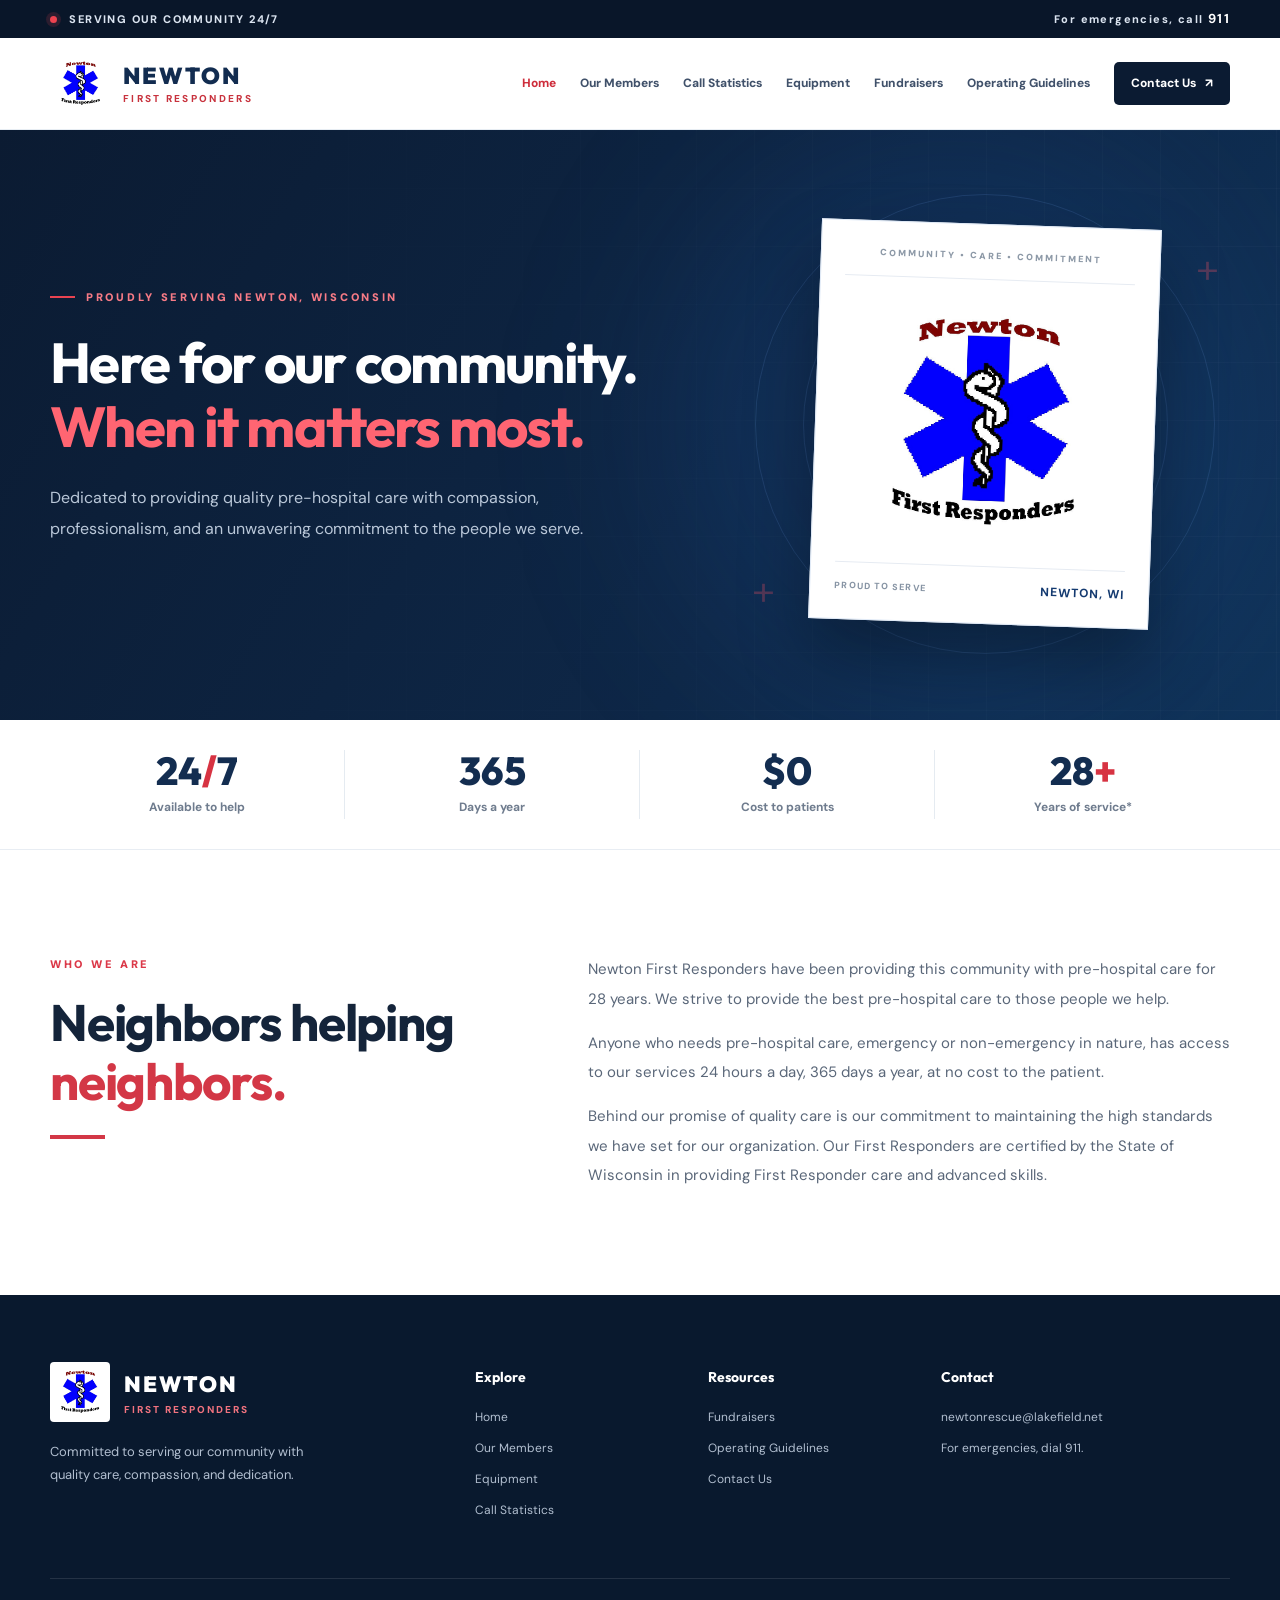
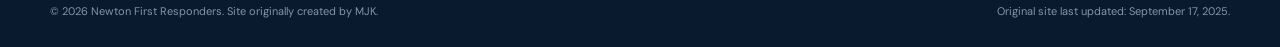
==== index.html @ c243fa12 "Add files via upload" ====
<!doctype html>
<html lang="en">
    <head>
        <meta charset="UTF-8" />
        <meta name="viewport" content="width=device-width, initial-scale=1" />
        <meta name="description" content="Newton First Responders provide free emergency and non-emergency pre-hospital care to the Newton community, 24 hours a day."/>
        <title>Newton First Responders | Serving Our Community</title>
        <link rel="stylesheet" href="style.css" />
    </head>
    <body>
        <div class="top-strip">
            <div class="container top-inner">
                <span><span class="live-dot"></span> SERVING OUR COMMUNITY 24/7</span
                ><span>For emergencies, call <strong>911</strong></span>
            </div>
        </div>
        <header class="site-header">
            <div class="container header-inner">
                <a href="index.html" class="brand" aria-label="Newton First Responders home">
                    <img src="newton-logo.png" alt="Newton First Responders emblem" /><span class="brand-copy">
                        <strong>NEWTON</strong><small>FIRST RESPONDERS</small></span>
                </a>
                <nav class="site-nav" aria-label="Main navigation">
                    <a class="active" aria-current="page" href="index.html">Home</a>
                    <a href="members.html">Our Members</a>
                    <a href="statistics.html">Call Statistics</a>
                    <a href="equipment.html">Equipment</a>
                    <a href="fundraisers.html">Fundraisers</a>
                    <a href="guidelines.html">Operating Guidelines</a>
                    <a class="nav-contact" href="contact.html">Contact Us <span aria-hidden="true">↗</span></a>
                </nav>
            </div>
        </header>
        <main>
            <section class="hero" aria-labelledby="hero-heading">
                <div class="hero-glow"></div>
                <div class="container hero-grid">
                    <div class="hero-copy">
                        <div class="eyebrow"><span class="eyebrow-line"></span> PROUDLY SERVING NEWTON, WISCONSIN</div>
                        <h1 id="hero-heading">Here for our community.<br /><em>When it matters most.</em></h1>
                        <p>
                            Dedicated to providing quality pre-hospital care with compassion, professionalism, and an
                            unwavering commitment to the people we serve.
                        </p>
                    </div>
                    <div class="hero-visual">
                        <div class="visual-ring ring-one"></div>
                        <div class="visual-ring ring-two"></div>
                        <div class="logo-panel">
                            <div class="logo-panel-top">COMMUNITY • CARE • COMMITMENT</div>
                            <img src="newton-logo.png" alt="Newton First Responders star of life logo" />
                            <div class="logo-panel-bottom"><span>PROUD TO SERVE</span><strong>NEWTON, WI</strong></div>
                        </div>
                        <div class="floating-plus plus-one">+</div>
                        <div class="floating-plus plus-two">+</div>
                    </div>
                </div>
            </section>
            <section class="stats-band" aria-label="Our commitment">
                <div class="container stats-grid">
                    <div class="stat"><strong>24<span>/</span>7</strong><span>Available to help</span></div>
                    <div class="stat"><strong>365</strong><span>Days a year</span></div>
                    <div class="stat"><strong>$0</strong><span>Cost to patients</span></div>
                    <div class="stat">
                        <strong>28<span>+</span></strong
                        ><span>Years of service*</span>
                    </div>
                </div>
            </section>
            <section class="intro section-pad">
                <div class="container intro-grid">
                    <div class="section-lead">
                        <div class="section-kicker">WHO WE ARE</div>
                        <h2>Neighbors helping <span>neighbors.</span></h2>
                        <div class="red-rule"></div>
                    </div>
                    <div class="intro-text">
                        <p>
                            Newton First Responders have been providing this community with pre-hospital care for 28
                            years. We strive to provide the best pre-hospital care to those people we help.
                        </p>
                        <p>
                            Anyone who needs pre-hospital care, emergency or non-emergency in nature, has access to our
                            services 24 hours a day, 365 days a year, at no cost to the patient.
                        </p>
                        <p>
                            Behind our promise of quality care is our commitment to maintaining the high standards we
                            have set for our organization. Our First Responders are certified by the State of Wisconsin
                            in providing First Responder care and advanced skills.
                        </p>
                    </div>
                </div>
            </section>
        </main>
        <footer class="site-footer">
            <div class="container footer-top">
                <div class="footer-brand">
                    <img src="newton-logo.png" alt="Newton First Responders logo" />
                    <div><strong>NEWTON</strong><span>FIRST RESPONDERS</span></div>
                    <p>Committed to serving our community with quality care, compassion, and dedication.</p>
                </div>
                <div class="footer-links">
                    <h3>Explore</h3>
                    <a href="index.html">Home</a><a href="members.html">Our Members</a
                    ><a href="equipment.html">Equipment</a><a href="statistics.html">Call Statistics</a>
                </div>
                <div class="footer-links">
                    <h3>Resources</h3>
                    <a href="fundraisers.html">Fundraisers</a
                    ><a href="guidelines.html">Operating Guidelines</a><a href="Contact.html">Contact Us</a>
                </div>
                <div class="footer-links">
                    <h3>Contact</h3>
                    <a href="mailto:newtonrescue@lakefield.net">newtonrescue@lakefield.net</a>
                    <p>For emergencies, dial 911.</p>
                </div>
            </div>
            <div class="container footer-bottom">
                <span>© 2026 Newton First Responders. Site originally created by MJK.</span
                ><span>Original site last updated: September 17, 2025.</span>
            </div>
        </footer>
    </body>
</html>
---- style.css ----
/* =========================================
   START OF INDEX 
========================================= */
@import url("https://fonts.googleapis.com/css2?family=DM+Sans:wght@400;500;600;700;800&family=Outfit:wght@400;500;600;700;800;900&display=swap");
:root {
    --navy: #0b1b32;
    --navy2: #102844;
    --red: #d93240;
    --blue: #1953a4;
    --ink: #14243a;
    --muted: #657184;
    --pale: #f4f7fa;
    --white: #fff;
}

* {
    box-sizing: border-box;
}

html {
    scroll-behavior: smooth;
}

body {
    margin: 0;
    color: var(--ink);
    font-family: "DM Sans",Arial,sans-serif;
    line-height: 1.65;
    background: #fff;
}

a {
    text-decoration: none;
    color: inherit;
}

a:focus-visible {
    outline: 3px solid #eaa21c;
    outline-offset: 4px;
}

img {
    max-width: 100%;
    display: block;
}

.container {
    width: min(1180px,calc(100% - 48px));
    margin: auto;
}

.top-strip {
    background: #091629;
    color: #dbe4f0;
    font-size: 11px;
    font-weight: 800;
    letter-spacing: 1.4px;
}

.top-inner {
    min-height: 38px;
    display: flex;
    justify-content: space-between;
    align-items: center;
    gap: 12px;
}

.top-inner strong {
    color: #fff;
    font-size: 13px;
}

.live-dot {
    display: inline-block;
    width: 7px;
    height: 7px;
    border-radius: 50%;
    background: #ed4350;
    margin-right: 8px;
    box-shadow: 0 0 0 4px #ed435026;
}

.site-header {
    background: #fff;
    border-bottom: 1px solid #e7edf3;
}

.header-inner {
    display: flex;
    justify-content: space-between;
    align-items: center;
    gap: 24px;
    min-height: 91px;
}

.brand {
    display: flex;
    align-items: center;
    gap: 12px;
    flex-shrink: 0;
}

.brand img {
    width: 61px;
    height: 61px;
    object-fit: contain;
}

.brand-copy {
    display: flex;
    flex-direction: column;
    line-height: 1.1;
}

.brand-copy strong,.footer-brand strong {
    font-family: Outfit,sans-serif;
    font-weight: 900;
    letter-spacing: 2px;
    font-size: 23px;
    color: #122c50;
}

.brand-copy small {
    font-weight: 800;
    font-size: 10px;
    letter-spacing: 2.3px;
    color: #c8323d;
    margin-top: 5px;
}

.site-nav {
    display: flex;
    align-items: center;
    gap: 24px;
}

.site-nav a {
    font-size: 12px;
    font-weight: 800;
    color: #40516a;
    white-space: nowrap;
    transition: color .2s;
}

.site-nav a:hover,.site-nav a.active {
    color: #ce2d3b;
}

.site-nav .nav-contact {
    padding: 12px 17px;
    background: var(--navy);
    border-radius: 5px;
    color: #fff;
}

.site-nav .nav-contact:hover {
    color: #fff;
    background: #203f67;
}

.nav-contact span {
    margin-left: 6px;
}

.hero {
    position: relative;
    overflow: hidden;
    background: linear-gradient(122deg,#0b1b32 0%,#0e2747 62%,#10335a 100%);
    color: white;
}

.hero:before {
    content: "";
    position: absolute;
    inset: 0;
    background-image: linear-gradient(#ffffff06 1px,transparent 1px),linear-gradient(90deg,#ffffff06 1px,transparent 1px);
    background-size: 58px 58px;
    mask-image: linear-gradient(to right,transparent,#000);
}

.hero-glow {
    position: absolute;
    width: 580px;
    height: 580px;
    background: #286bbf25;
    filter: blur(85px);
    right: 3%;
    top: 0;
    border-radius: 50%;
}

.hero-grid {
    position: relative;
    display: grid;
    grid-template-columns: 1.13fr .87fr;
    align-items: center;
    min-height: 590px;
    gap: 55px;
    padding-top: 66px;
    padding-bottom: 68px;
}

.eyebrow,.section-kicker {
    font-size: 11px;
    letter-spacing: 2.7px;
    font-weight: 900;
    color: #db3848;
}

.eyebrow {
    color: #f77b86;
    display: flex;
    align-items: center;
    gap: 11px;
}

.eyebrow-line {
    height: 2px;
    width: 25px;
    background: #e94351;
}

.hero h1,h2,h3 {
    font-family: Outfit,Arial,sans-serif;
}

.hero h1 {
    font-size: clamp(40px,4.4vw,65px);
    line-height: 1.13;
    letter-spacing: -1.7px;
    margin: 25px 0;
}

.hero h1 em {
    font-style: normal;
    color: #ff6572;
}

.hero-copy>p {
    color: #bac8d9;
    max-width: 540px;
    font-size: 16px;
    line-height: 1.9;
}

.hero-actions {
    display: flex;
    gap: 12px;
    flex-wrap: wrap;
    margin-top: 32px;
}

.btn {
    display: inline-flex;
    align-items: center;
    justify-content: center;
    gap: 18px;
    padding: 14px 21px;
    font-size: 13px;
    font-weight: 800;
    border-radius: 5px;
    transition: transform .2s,background .2s;
}

.btn:hover {
    transform: translateY(-2px);
}

.btn-primary {
    background: #db3545;
    color: white;
}

.btn-primary:hover {
    background: #b82635;
}

.btn-outline {
    border: 1px solid #6d829e;
    color: #fff;
}

.btn-outline:hover {
    background: #ffffff12;
}

.hero-note {
    display: flex;
    align-items: center;
    gap: 13px;
    border-top: 1px solid #ffffff23;
    margin-top: 42px;
    padding-top: 25px;
    color: #b6c5d8;
    font-size: 12px;
}

.hero-note strong {
    color: #fff;
}

.note-icon {
    display: grid;
    place-items: center;
    width: 32px;
    height: 32px;
    flex: none;
    border: 1px solid #ffffff36;
    border-radius: 50%;
    color: #fb6471;
    font-size: 20px;
}

.hero-visual {
    position: relative;
    display: flex;
    align-items: center;
    justify-content: center;
    min-height: 430px;
}

.visual-ring {
    position: absolute;
    border: 1px solid #6b9de229;
    border-radius: 50%;
    aspect-ratio: 1;
}

.ring-one {
    width: 460px;
}

.ring-two {
    width: 365px;
}

.logo-panel {
    width: min(340px,90%);
    background: #fff;
    color: var(--ink);
    padding: 19px 24px 22px;
    position: relative;
    z-index: 1;
    box-shadow: 0 35px 70px #0005;
    border: 1px solid #dfe9f6;
    transform: rotate(2deg);
}

.logo-panel-top {
    font-size: 9px;
    font-weight: 900;
    letter-spacing: 2px;
    color: #8d99a7;
    text-align: center;
    padding: 5px 0 15px;
    border-bottom: 1px solid #e6ebf2;
}

.logo-panel img {
    height: 270px;
    width: 100%;
    object-fit: contain;
    margin: 8px auto;
}

.logo-panel-bottom {
    border-top: 1px solid #e6ebf2;
    display: flex;
    justify-content: space-between;
    align-items: center;
    padding-top: 14px;
    gap: 10px;
}

.logo-panel-bottom span {
    font-size: 9px;
    font-weight: 800;
    letter-spacing: 1.2px;
    color: #8794a4;
}

.logo-panel-bottom strong {
    font-size: 12px;
    letter-spacing: 1px;
    color: #143a70;
}

.floating-plus {
    position: absolute;
    color: #ed516250;
    font-size: 42px;
    font-weight: 300;
}

.plus-one {
    top: 25px;
    right: 12px;
}

.plus-two {
    bottom: 14px;
    left: 12px;
}

.stats-band {
    background: #fff;
    border-bottom: 1px solid #e8edf3;
}

.stats-grid {
    display: grid;
    grid-template-columns: repeat(4,1fr);
    padding: 30px 0;
}

.stat {
    text-align: center;
    border-right: 1px solid #e5ebf1;
}

.stat:last-child {
    border-right: 0;
}

.stat strong {
    font-family: Outfit,sans-serif;
    display: block;
    font-size: 39px;
    line-height: 1.1;
    color: #132d50;
    font-weight: 800;
}

.stat strong span {
    color: #d73342;
}

.stat>span {
    font-size: 12px;
    font-weight: 700;
    color: #6f7c8e;
}

.section-pad {
    padding: 105px 0;
}

.intro-grid {
    display: grid;
    grid-template-columns: .8fr 1.2fr;
    gap: 110px;
}

.section-lead h2,.services h2,.cta-section h2 {
    font-size: clamp(36px,4vw,52px);
    line-height: 1.14;
    letter-spacing: -1.2px;
    margin: 20px 0;
}

.section-lead h2 span,.services h2 span {
    color: #d33746;
}

.red-rule {
    width: 55px;
    height: 4px;
    background: #d33746;
    margin-top: 25px;
}

.intro-text {
    font-size: 15px;
    color: #5a6779;
    line-height: 1.95;
}

.intro-text p:first-child {
    margin-top: 0;
}

.intro-text p:last-child {
    margin-bottom: 0;
}

.services {
    background: #f4f7fa;
}

.services-head {
    display: flex;
    justify-content: space-between;
    align-items: end;
    gap: 35px;
    margin-bottom: 35px;
}

.services-head h2 {
    margin-bottom: 0;
}

.services-head>p {
    color: #657184;
    max-width: 290px;
    font-size: 14px;
}

.service-grid {
    display: grid;
    grid-template-columns: repeat(3,1fr);
    gap: 20px;
}

.service-card {
    position: relative;
    background: #fff;
    padding: 35px 30px 29px;
    border: 1px solid #e6ecf2;
    transition: transform .2s,box-shadow .2s;
}

.service-card:hover {
    transform: translateY(-4px);
    box-shadow: 0 15px 35px #132f5012;
}

.service-number {
    position: absolute;
    right: 28px;
    top: 24px;
    font-family: Outfit;
    font-weight: 900;
    font-size: 36px;
    color: #edf1f5;
}

.service-icon {
    height: 55px;
    width: 55px;
    display: grid;
    place-items: center;
    background: #fce9eb;
    color: #cb2d3d;
    font-size: 30px;
    border-radius: 8px;
}

.service-card h3 {
    font-size: 22px;
    margin: 25px 0 10px;
}

.service-card p {
    color: #657184;
    font-size: 14px;
    line-height: 1.85;
    min-height: 105px;
}

.service-card a {
    font-size: 12px;
    color: #b72a38;
    font-weight: 900;
}

.service-card a span {
    margin-left: 7px;
}

.cta-section {
    background: #14345b;
    color: #fff;
    position: relative;
    overflow: hidden;
}

.cta-section:after {
    content: "+";
    position: absolute;
    right: 5%;
    top: -120px;
    font-family: Arial;
    font-size: 460px;
    font-weight: 900;
    color: #ffffff07;
    line-height: 1;
}

.cta-inner {
    position: relative;
    z-index: 1;
    display: flex;
    justify-content: space-between;
    align-items: center;
    gap: 30px;
    padding: 72px 0;
}

.cta-section .section-kicker {
    color: #ff8490;
}

.cta-section h2 {
    margin: 15px 0;
}

.cta-section p {
    color: #b8c9dc;
    max-width: 470px;
    font-size: 14px;
}

.cta-buttons {
    display: flex;
    flex-direction: column;
    gap: 18px;
    align-items: center;
    flex-shrink: 0;
}

.btn-white {
    background: #fff;
    color: #15345a;
}

.cta-text-link {
    font-size: 13px;
    font-weight: 800;
    color: #e1eaf4;
}

.site-footer {
    background: #09192e;
    color: #b2bfd0;
}

.footer-top {
    padding: 67px 0 58px;
    display: grid;
    grid-template-columns: 2fr 1fr 1fr 1.5fr;
    gap: 40px;
}

.footer-brand {
    display: grid;
    grid-template-columns: 62px auto;
    column-gap: 12px;
    align-content: start;
    align-items: center;
}

.footer-brand img {
    width: 60px;
    height: 60px;
    object-fit: contain;
    background: #fff;
    border-radius: 4px;
}

.footer-brand strong {
    display: block;
    color: white;
    font-size: 22px;
}

.footer-brand span {
    display: block;
    color: #f1737f;
    font-size: 10px;
    font-weight: 800;
    letter-spacing: 2px;
}

.footer-brand p {
    grid-column: 1/-1;
    max-width: 280px;
    font-size: 13px;
    line-height: 1.8;
    margin-top: 18px;
}

.footer-links {
    display: flex;
    flex-direction: column;
    align-items: flex-start;
    gap: 11px;
}

.footer-links h3 {
    color: white;
    font-size: 14px;
    margin: 4px 0 8px;
}

.footer-links a,.footer-links p {
    font-size: 12px;
    color: #b2bfd0;
    margin: 0;
    overflow-wrap: anywhere;
}

.footer-links a:hover {
    color: #fff;
}

.footer-bottom {
    border-top: 1px solid #ffffff1c;
    display: flex;
    justify-content: space-between;
    gap: 15px;
    padding: 23px 0 27px;
    font-size: 11px;
    color: #8495a9;
}

@media (max-width:1100px) {
    .site-nav {
        gap: 13px;
    }

    .site-nav a {
        font-size: 11px;
    }

    .hero-grid {
        gap: 15px;
    }

    .intro-grid {
        gap: 60px;
    }
}

@media (max-width:900px) {
    .header-inner {
        flex-wrap: wrap;
        justify-content: center;
        padding: 14px 0;
    }

    .site-nav {
        justify-content: center;
        flex-wrap: wrap;
        gap: 10px 20px;
    }

    .hero-grid {
        grid-template-columns: 1fr;
        gap: 10px;
        text-align: center;
        padding: 70px 0;
    }

    .hero-copy>p {
        margin-left: auto;
        margin-right: auto;
    }

    .eyebrow,.hero-actions,.hero-note {
        justify-content: center;
    }

    .hero-visual {
        min-height: 400px;
    }

    .intro-grid {
        grid-template-columns: 1fr;
        gap: 25px;
    }

    .footer-top {
        grid-template-columns: repeat(2,1fr);
    }

    .services-head {
        align-items: start;
        flex-direction: column;
        gap: 0;
    }

    .service-card {
        padding: 25px 20px;
    }

    .service-card p {
        min-height: 140px;
    }
}

@media (max-width:650px) {
    .container {
        width: min(100% - 32px,1180px);
    }

    .top-inner {
        font-size: 9px;
        letter-spacing: .5px;
    }

    .top-inner span:last-child {
        white-space: nowrap;
    }

    .site-nav {
        gap: 6px 10px;
    }

    .site-nav a {
        font-size: 11px;
        padding: 4px;
    }

    .site-nav .nav-contact {
        padding: 7px 11px;
    }

    .brand img {
        width: 52px;
        height: 52px;
    }

    .hero-grid {
        padding: 60px 0;
    }

    .hero h1 {
        font-size: clamp(36px,9vw,52px);
    }

    .hero-copy>p {
        font-size: 14px;
    }

    .hero-visual {
        min-height: 365px;
    }

    .logo-panel {
        max-width: 290px;
    }

    .logo-panel img {
        height: 220px;
    }

    .ring-one {
        width: 360px;
    }

    .ring-two {
        width: 280px;
    }

    .stats-grid {
        grid-template-columns: repeat(2,1fr);
        row-gap: 25px;
    }

    .stat:nth-child(2) {
        border-right: 0;
    }

    .stat strong {
        font-size: 34px;
    }

    .section-pad {
        padding: 70px 0;
    }

    .service-grid {
        grid-template-columns: 1fr;
    }

    .service-card p {
        min-height: 0;
    }

    .cta-inner {
        padding: 65px 0;
        flex-direction: column;
        align-items: start;
    }

    .cta-buttons {
        align-items: start;
    }

    .footer-top {
        grid-template-columns: 1fr 1fr;
        gap: 32px 20px;
    }

    .footer-brand {
        grid-column: 1/-1;
    }

    .footer-bottom {
        flex-direction: column;
    }
}

@media (max-width:400px) {
    .top-inner {
        flex-direction: column;
        gap: 2px;
        padding: 7px 0;
    }

    .hero-actions {
        flex-direction: column;
    }

    .hero-actions .btn {
        width: 100%;
    }

    .logo-panel {
        max-width: 250px;
    }

    .logo-panel img {
        height: 190px;
    }

    .hero-visual {
        min-height: 315px;
    }

    .ring-one {
        width: 310px;
    }

    .ring-two {
        width: 240px;
    }

    .footer-top {
        grid-template-columns: 1fr;
    }
}
/* =========================================
   END OF INDEX 
========================================= */


/* =========================================
   START OF MEMBERS
========================================= */

.page-members .members-grid {
    display: grid;
    grid-template-columns: repeat(2, 1fr);
    gap: 20px;
    margin-top: 40px;
}

/* MEMBER CARDS */

.page-members .member-card {
    background: #ffffff;
    border: 1px solid #e6ecf2;
    border-left: 4px solid #d93240;
    border-radius: 8px;
    padding: 28px 30px;
    box-shadow: 0 5px 20px rgba(11, 27, 50, 0.04);
    transition: transform 0.25s ease, box-shadow 0.25s ease;
}

/* HOVER EFFECT */

.page-members .member-card:hover {
    transform: translateY(-4px);
    box-shadow: 0 12px 30px rgba(11, 27, 50, 0.10);
}

/* MEMBER NAME */

.page-members .member-card h3 {
    font-family: "Outfit", sans-serif;
    font-size: 22px;
    font-weight: 700;
    color: #102844;
    margin: 0 0 10px;
}

/* MEMBER ADDRESS */

.page-members .member-card p {
    font-family: "DM Sans", sans-serif;
    font-size: 14px;
    line-height: 1.7;
    color: #657184;
    margin: 0;
}

/* TABLET */

@media (max-width: 768px) {

    .page-members .members-grid {
        grid-template-columns: 1fr;
        gap: 16px;
    }

    .page-members .member-card {
        padding: 24px;
    }

}

/* MOBILE */

@media (max-width: 480px) {

    .page-members .members-grid {
        margin-top: 25px;
    }

    .page-members .member-card {
        padding: 20px;
    }

    .page-members .member-card h3 {
        font-size: 19px;
    }

    .page-members .member-card p {
        font-size: 13px;
    }

}
/* =========================================
   END OF MEMBERS
========================================= */


/* =========================================
   START OF STATISTICS
========================================= */

/* STATISTICS SECTION */

.page-statistics .inner-section {
    background: #f4f7fa;
    padding: 70px 0 90px;
}

.page-statistics .inner-heading {
    color: #102844;
    margin-bottom: 15px;
}

.page-statistics .inner-intro {
    font-family: "DM Sans", sans-serif;
    font-size: 16px;
    line-height: 1.9;
    color: #657184;
    max-width: 800px;
    margin-bottom: 45px;
}

/* STATISTICS SUMMARY */

.page-statistics .statistics-summary {
    display: grid;
    grid-template-columns: repeat(3, minmax(0, 1fr));
    gap: 22px;
    margin-bottom: 65px;
}

.page-statistics .statistics-summary-card {
    position: relative;
    background: #ffffff;
    border: 1px solid #e2e8f0;
    border-top: 4px solid #d93240;
    border-radius: 12px;
    padding: 30px;
    overflow: hidden;
    box-shadow: 0 8px 28px rgba(11, 27, 50, 0.06);
    transition:
        transform 0.3s ease,
        box-shadow 0.3s ease;
}

.page-statistics .statistics-summary-card:hover {
    transform: translateY(-4px);
    box-shadow: 0 14px 35px rgba(11, 27, 50, 0.12);
}

.page-statistics .statistics-summary-card span {
    display: block;
    font-family: "DM Sans", sans-serif;
    font-size: 11px;
    font-weight: 700;
    letter-spacing: 1.3px;
    color: #657184;
    margin-bottom: 18px;
}

.page-statistics .statistics-summary-card strong {
    display: block;
    font-family: "Outfit", sans-serif;
    font-size: 58px;
    font-weight: 800;
    line-height: 1;
    color: #102844;
    margin-bottom: 15px;
}

.page-statistics .statistics-summary-card p {
    font-family: "DM Sans", sans-serif;
    font-size: 14px;
    line-height: 1.6;
    color: #657184;
    margin: 0;
}

/* SECTION HEADINGS */

.page-statistics .statistics-section-heading {
    margin-bottom: 28px;
}

.page-statistics .statistics-section-heading h2 {
    font-family: "Outfit", sans-serif;
    font-size: 32px;
    font-weight: 700;
    color: #102844;
    margin: 10px 0 12px;
}

.page-statistics .statistics-section-heading p {
    font-family: "DM Sans", sans-serif;
    font-size: 15px;
    line-height: 1.8;
    color: #657184;
    margin: 0;
}

/* YEARLY CHART SECTION */

.page-statistics .statistics-chart-section {
    margin-bottom: 65px;
}

/* CHART CONTAINER */

.page-statistics .statistics-chart-container {
    position: relative;
    width: 100%;
    height: 430px;
    background: #ffffff;
    border: 1px solid #e2e8f0;
    border-radius: 14px;
    padding: 30px;
    box-shadow: 0 8px 30px rgba(11, 27, 50, 0.06);
}

/* CHART CANVAS */

.page-statistics .statistics-chart-container canvas {
    display: block;
    width: 100% !important;
    height: 100% !important;
}

/* DETAILED TABLE SECTION */

.page-statistics .statistics-table-section {
    margin-bottom: 25px;
}

/* TABLE SCROLL CONTAINER */

.page-statistics .statistics-table-wrapper {
    width: 100%;
    max-width: 100%;
    overflow-x: auto;
    overflow-y: hidden;
    background: #ffffff;
    border: 1px solid #e2e8f0;
    border-radius: 12px;
    box-shadow: 0 8px 30px rgba(11, 27, 50, 0.06);
    -webkit-overflow-scrolling: touch;
}

/* SCROLLBAR */

.page-statistics .statistics-table-wrapper::-webkit-scrollbar {
    height: 9px;
}

.page-statistics .statistics-table-wrapper::-webkit-scrollbar-track {
    background: #edf1f5;
}

.page-statistics .statistics-table-wrapper::-webkit-scrollbar-thumb {
    background: #a6b5c8;
    border-radius: 10px;
}

.page-statistics .statistics-table-wrapper::-webkit-scrollbar-thumb:hover {
    background: #1953a4;
}

/* STATISTICS TABLE */

.page-statistics .statistics-table {
    width: max-content;
    min-width: 100%;
    border-collapse: separate;
    border-spacing: 0;
    font-family: "DM Sans", sans-serif;
    font-size: 13px;
    color: #14243a;
    font-variant-numeric: tabular-nums;
}

/* TABLE HEADER */

.page-statistics .statistics-table thead th {
    background: #102844;
    color: #ffffff;
    padding: 18px 16px;
    text-align: center;
    font-size: 12px;
    font-weight: 700;
    white-space: nowrap;
    border-right: 1px solid rgba(255, 255, 255, 0.08);
}

/* FIRST COLUMN */

.page-statistics .statistics-table thead th:first-child {
    position: sticky;
    left: 0;
    z-index: 3;
    min-width: 190px;
    text-align: left;
    background: #102844;
}

/* TABLE BODY */

.page-statistics .statistics-table tbody th,
.page-statistics .statistics-table tbody td {
    padding: 16px;
    border-bottom: 1px solid #e6ecf2;
    border-right: 1px solid #edf1f5;
    white-space: nowrap;
}

/* CATEGORY COLUMN */

.page-statistics .statistics-table tbody th {
    position: sticky;
    left: 0;
    z-index: 2;
    min-width: 190px;
    background: #ffffff;
    font-weight: 700;
    text-align: left;
    color: #102844;
}

/* NUMBER CELLS */

.page-statistics .statistics-table tbody td {
    min-width: 65px;
    text-align: center;
    font-weight: 500;
}

/* ALTERNATING ROWS */

.page-statistics .statistics-table tbody tr:nth-child(even) td,
.page-statistics .statistics-table tbody tr:nth-child(even) th {
    background: #f7f9fc;
}

/* ROW HOVER */

.page-statistics .statistics-table tbody tr:hover td,
.page-statistics .statistics-table tbody tr:hover th {
    background: #eaf1fa;
}

/* TOTAL ROW */

.page-statistics .statistics-table .statistics-total-row th,
.page-statistics .statistics-table .statistics-total-row td {
    background: #102844 !important;
    color: #ffffff !important;
    font-weight: 800;
    border-bottom: none;
    border-right: 1px solid rgba(255, 255, 255, 0.1);
}

.page-statistics .statistics-table .statistics-total-row th {
    z-index: 2;
}

/* STATISTICS NOTE */

.page-statistics .statistics-note {
    font-family: "DM Sans", sans-serif;
    font-size: 13px;
    line-height: 1.8;
    color: #657184;
    background: #eaf1fa;
    border-left: 4px solid #1953a4;
    border-radius: 6px;
    padding: 18px 22px;
    margin: 25px 0 0;
}

/* TABLET */

@media (max-width: 900px) {

    .page-statistics .statistics-summary {
        grid-template-columns: repeat(2, minmax(0, 1fr));
        gap: 18px;
    }

    .page-statistics .statistics-summary-card {
        padding: 25px;
    }

    .page-statistics .statistics-summary-card strong {
        font-size: 50px;
    }

    .page-statistics .statistics-chart-container {
        height: 380px;
        padding: 20px;
    }

}

/* MOBILE */

@media (max-width: 480px) {

    .page-statistics .inner-section {
        padding: 40px 0 55px;
    }

    .page-statistics .inner-intro {
        font-size: 14px;
        margin-bottom: 30px;
    }

    .page-statistics .statistics-summary {
        grid-template-columns: 1fr;
        gap: 15px;
        margin-bottom: 45px;
    }

    .page-statistics .statistics-summary-card {
        padding: 25px;
    }

    .page-statistics .statistics-summary-card span {
        margin-bottom: 12px;
    }

    .page-statistics .statistics-summary-card strong {
        font-size: 48px;
    }

    .page-statistics .statistics-summary-card p {
        font-size: 13px;
    }

    .page-statistics .statistics-section-heading h2 {
        font-size: 26px;
    }

    .page-statistics .statistics-section-heading p {
        font-size: 14px;
    }

    .page-statistics .statistics-chart-section {
        margin-bottom: 45px;
    }

    .page-statistics .statistics-chart-container {
        height: 320px;
        padding: 15px 10px;
        border-radius: 10px;
    }

    .page-statistics .statistics-table thead th {
        padding: 14px 12px;
        font-size: 11px;
    }

    .page-statistics .statistics-table tbody th,
    .page-statistics .statistics-table tbody td {
        padding: 13px 12px;
        font-size: 12px;
    }

    .page-statistics .statistics-table thead th:first-child,
    .page-statistics .statistics-table tbody th {
        min-width: 150px;
    }

    .page-statistics .statistics-table tbody td {
        min-width: 55px;
    }

    .page-statistics .statistics-note {
        font-size: 12px;
        padding: 15px;
    }

}
/* =========================================
   END OF STATISTICS
========================================= */



/* =========================================
   START OF EQUIPMENT
========================================= */

/* EQUIPMENT SECTION */

.page-equipment .inner-section {
    background: #f4f7fa;
    padding: 70px 0 90px;
}

.page-equipment .inner-heading {
    color: #102844;
    margin-bottom: 15px;
}

.page-equipment .inner-intro {
    color: #657184;
    line-height: 1.8;
    max-width: 700px;
}

/* EQUIPMENT GALLERY */

.page-equipment .equipment-gallery {
    width: 100%;
    max-width: 780px;
    margin: 45px auto 0;
    display: flex;
    flex-direction: column;
    gap: 16px;
}

/* MAIN PHOTO */

.page-equipment .equipment-main-photo {
    width: 100%;
    padding: 16px;
    background: #ffffff;
    border: 1px solid #e2e8f0;
    border-radius: 14px;
    box-shadow: 0 10px 35px rgba(11, 27, 50, 0.08);
}

.page-equipment .equipment-main-photo img {
    width: 100%;
    height: auto;
    display: block;
    border-radius: 8px;
}

/* ADDITIONAL PHOTOS */

.page-equipment .equipment-photo-grid {
    display: grid;
    grid-template-columns: repeat(2, minmax(0, 1fr));
    gap: 16px;
}

.page-equipment .equipment-photo {
    width: 100%;
    padding: 12px;
    background: #ffffff;
    border: 1px solid #e2e8f0;
    border-radius: 12px;
    box-shadow: 0 6px 24px rgba(11, 27, 50, 0.06);
}

.page-equipment .equipment-photo img {
    width: 100%;
    height: auto;
    display: block;
    border-radius: 6px;
}

/* PHOTO HOVER EFFECT */

.page-equipment .equipment-main-photo,
.page-equipment .equipment-photo {
    transition:
        transform 0.3s ease,
        box-shadow 0.3s ease;
}

.page-equipment .equipment-main-photo:hover,
.page-equipment .equipment-photo:hover {
    transform: translateY(-4px);
    box-shadow: 0 14px 35px rgba(11, 27, 50, 0.12);
}

/* EQUIPMENT DESCRIPTION */

.page-equipment .equipment-description {
    position: relative;
    background: #102844;
    border-radius: 12px;
    padding: 35px 40px;
    margin-top: 12px;
    border-top: 4px solid #d93240;
    box-shadow: 0 10px 30px rgba(11, 27, 50, 0.12);
}

.page-equipment .equipment-description h3 {
    font-family: "Outfit", sans-serif;
    font-size: 27px;
    font-weight: 700;
    color: #ffffff;
    margin: 0 0 14px;
}

.page-equipment .equipment-description p {
    font-family: "DM Sans", sans-serif;
    font-size: 15px;
    line-height: 1.9;
    color: #d5dfeb;
    margin: 0;
    max-width: 650px;
}

/* TABLET */

@media (max-width: 768px) {

    .page-equipment .inner-section {
        padding: 55px 0 70px;
    }

    .page-equipment .equipment-gallery {
        max-width: 650px;
        margin-top: 35px;
    }

    .page-equipment .equipment-main-photo {
        padding: 12px;
    }

    .page-equipment .equipment-photo {
        padding: 10px;
    }

    .page-equipment .equipment-description {
        padding: 30px;
    }

}

/* MOBILE */

@media (max-width: 480px) {

    .page-equipment .inner-section {
        padding: 40px 0 55px;
    }

    .page-equipment .equipment-gallery {
        max-width: 100%;
        margin-top: 25px;
        gap: 12px;
    }

    .page-equipment .equipment-main-photo {
        padding: 8px;
        border-radius: 10px;
    }

    .page-equipment .equipment-photo-grid {
        grid-template-columns: 1fr;
        gap: 12px;
    }

    .page-equipment .equipment-photo {
        padding: 8px;
        border-radius: 10px;
    }

    .page-equipment .equipment-description {
        margin-top: 8px;
        padding: 25px 20px;
        border-radius: 10px;
    }

    .page-equipment .equipment-description h3 {
        font-size: 22px;
    }

    .page-equipment .equipment-description p {
        font-size: 14px;
        line-height: 1.8;
    }

}

/* =========================================
   END OF EQUIPMENT
========================================= */



/* =========================================
   START OF FUNDRAISERS
========================================= */

/* FUNDRAISERS SECTION */

.page-fundraisers .inner-section {
    background: #f4f7fa;
    padding: 70px 0 90px;
}

.page-fundraisers .inner-heading {
    color: #102844;
    margin-bottom: 15px;
}

.page-fundraisers .inner-intro {
    color: #657184;
    font-size: 16px;
    line-height: 1.9;
    max-width: 800px;
    margin-bottom: 55px;
}

/* FUNDRAISERS HEADING */

.page-fundraisers .fundraisers-heading {
    margin-bottom: 30px;
}

.page-fundraisers .fundraisers-heading h2 {
    font-family: "Outfit", sans-serif;
    font-size: 34px;
    font-weight: 700;
    color: #102844;
    margin: 10px 0 12px;
}

.page-fundraisers .fundraisers-heading p {
    font-family: "DM Sans", sans-serif;
    font-size: 15px;
    line-height: 1.8;
    color: #657184;
    margin: 0;
}

/* FUNDRAISER GRID */

.page-fundraisers .fundraisers-grid {
    display: grid;
    grid-template-columns: repeat(2, minmax(0, 1fr));
    gap: 24px;
    margin-bottom: 55px;
}

/* FUNDRAISER CARDS */

.page-fundraisers .fundraiser-card {
    display: flex;
    align-items: stretch;
    background: #ffffff;
    border: 1px solid #e2e8f0;
    border-radius: 12px;
    overflow: hidden;
    box-shadow: 0 8px 28px rgba(11, 27, 50, 0.06);
    transition:
        transform 0.3s ease,
        box-shadow 0.3s ease;
}

.page-fundraisers .fundraiser-card:hover {
    transform: translateY(-5px);
    box-shadow: 0 16px 35px rgba(11, 27, 50, 0.12);
}

/* DATE PANEL */

.page-fundraisers .fundraiser-date {
    min-width: 120px;
    padding: 28px 18px;
    background: #102844;
    display: flex;
    flex-direction: column;
    align-items: center;
    justify-content: center;
    text-align: center;
    gap: 5px;
    border-top: 4px solid #d93240;
}

.page-fundraisers .fundraiser-month {
    font-family: "DM Sans", sans-serif;
    font-size: 13px;
    font-weight: 700;
    letter-spacing: 2px;
    color: #ffffff;
}

.page-fundraisers .fundraiser-day {
    font-family: "Outfit", sans-serif;
    font-size: 48px;
    font-weight: 800;
    line-height: 1;
    color: #ffffff;
}

.page-fundraisers .fundraiser-year {
    font-family: "DM Sans", sans-serif;
    font-size: 13px;
    font-weight: 500;
    color: #c9d6e6;
}

/* FUNDRAISER CONTENT */

.page-fundraisers .fundraiser-content {
    flex: 1;
    min-width: 0;
    padding: 28px;
}

.page-fundraisers .fundraiser-label {
    display: inline-block;
    font-family: "DM Sans", sans-serif;
    font-size: 11px;
    font-weight: 700;
    letter-spacing: 1.2px;
    color: #d93240;
    margin-bottom: 12px;
}

.page-fundraisers .fundraiser-content h3 {
    font-family: "Outfit", sans-serif;
    font-size: 23px;
    font-weight: 700;
    color: #102844;
    margin: 0 0 12px;
}

.page-fundraisers .fundraiser-content p {
    font-family: "DM Sans", sans-serif;
    font-size: 14px;
    line-height: 1.8;
    color: #657184;
    margin: 0 0 20px;
}

/* EVENT DETAILS */

.page-fundraisers .fundraiser-details {
    padding-top: 15px;
    border-top: 1px solid #e6ecf2;
}

.page-fundraisers .fundraiser-details span {
    display: inline-block;
    font-family: "DM Sans", sans-serif;
    font-size: 13px;
    font-weight: 600;
    color: #102844;
}

/* COMMUNITY THANK YOU */

.page-fundraisers .fundraiser-thankyou {
    position: relative;
    background: #102844;
    border-radius: 14px;
    padding: 50px 55px;
    margin-bottom: 35px;
    overflow: hidden;
    border-top: 4px solid #d93240;
    box-shadow: 0 12px 35px rgba(11, 27, 50, 0.12);
}

.page-fundraisers .fundraiser-thankyou::after {
    content: "";
    position: absolute;
    width: 280px;
    height: 280px;
    border: 45px solid rgba(255, 255, 255, 0.035);
    border-radius: 50%;
    right: -100px;
    top: -110px;
    pointer-events: none;
}

.page-fundraisers .fundraiser-thankyou-content {
    position: relative;
    z-index: 1;
    max-width: 800px;
}

.page-fundraisers .fundraiser-thankyou .section-kicker {
    color: #ff7883;
}

.page-fundraisers .fundraiser-thankyou h2 {
    font-family: "Outfit", sans-serif;
    font-size: 32px;
    font-weight: 700;
    color: #ffffff;
    margin: 15px 0 20px;
}

.page-fundraisers .fundraiser-thankyou p {
    font-family: "DM Sans", sans-serif;
    font-size: 15px;
    line-height: 1.9;
    color: #d5dfeb;
    margin: 0 0 15px;
}

.page-fundraisers .fundraiser-thankyou p:last-child {
    margin-bottom: 0;
}

/* CONTACT BUTTON */

.page-fundraisers .inner-action {
    display: inline-flex;
    align-items: center;
    justify-content: center;
    margin-top: 5px;
}

/* TABLET */

@media (max-width: 900px) {

    .page-fundraisers .fundraisers-grid {
        grid-template-columns: 1fr;
        gap: 20px;
    }

    .page-fundraisers .fundraiser-card {
        max-width: 100%;
    }

    .page-fundraisers .fundraiser-thankyou {
        padding: 40px;
    }

}

/* MOBILE */

@media (max-width: 480px) {

    .page-fundraisers .inner-section {
        padding: 40px 0 55px;
    }

    .page-fundraisers .inner-intro {
        font-size: 14px;
        margin-bottom: 35px;
    }

    .page-fundraisers .fundraisers-heading h2 {
        font-size: 27px;
    }

    .page-fundraisers .fundraisers-heading p {
        font-size: 14px;
    }

    .page-fundraisers .fundraisers-grid {
        gap: 15px;
        margin-bottom: 35px;
    }

    .page-fundraisers .fundraiser-date {
        min-width: 85px;
        padding: 20px 10px;
    }

    .page-fundraisers .fundraiser-month {
        font-size: 11px;
        letter-spacing: 1px;
    }

    .page-fundraisers .fundraiser-day {
        font-size: 36px;
    }

    .page-fundraisers .fundraiser-year {
        font-size: 11px;
    }

    .page-fundraisers .fundraiser-content {
        padding: 20px 16px;
    }

    .page-fundraisers .fundraiser-label {
        font-size: 10px;
        letter-spacing: 0.5px;
    }

    .page-fundraisers .fundraiser-content h3 {
        font-size: 19px;
    }

    .page-fundraisers .fundraiser-content p {
        font-size: 13px;
        margin-bottom: 15px;
    }

    .page-fundraisers .fundraiser-details span {
        font-size: 12px;
    }

    .page-fundraisers .fundraiser-thankyou {
        padding: 30px 22px;
        margin-bottom: 25px;
    }

    .page-fundraisers .fundraiser-thankyou h2 {
        font-size: 25px;
    }

    .page-fundraisers .fundraiser-thankyou p {
        font-size: 14px;
    }

}
/* =========================================
   END OF FUNDRAISERS
========================================= */



/* =========================================
   START OF GUIDELINES
========================================= */

/* GUIDELINES SECTION */

.page-guidelines .inner-section {
    background: #f4f7fa;
    padding: 70px 0 90px;
}

.page-guidelines .inner-heading {
    color: #102844;
    margin-bottom: 15px;
}

.page-guidelines .inner-intro {
    color: #657184;
    font-size: 16px;
    line-height: 1.9;
    max-width: 800px;
    margin-bottom: 55px;
}

/* DOCUMENT HEADING */

.page-guidelines .guidelines-heading {
    margin-bottom: 30px;
}

.page-guidelines .guidelines-heading h2 {
    font-family: "Outfit", sans-serif;
    font-size: 34px;
    font-weight: 700;
    color: #102844;
    margin: 10px 0 12px;
}

.page-guidelines .guidelines-heading p {
    font-family: "DM Sans", sans-serif;
    font-size: 15px;
    line-height: 1.8;
    color: #657184;
    margin: 0;
}

/* DOCUMENT GRID */

.page-guidelines .guidelines-grid {
    display: grid;
    grid-template-columns: repeat(2, minmax(0, 1fr));
    gap: 24px;
    margin-bottom: 55px;
}

/* DOCUMENT CARDS */

.page-guidelines .guideline-card {
    display: flex;
    flex-direction: column;
    background: #ffffff;
    border: 1px solid #e2e8f0;
    border-top: 4px solid #d93240;
    border-radius: 12px;
    padding: 32px;
    box-shadow: 0 8px 28px rgba(11, 27, 50, 0.06);
    transition:
        transform 0.3s ease,
        box-shadow 0.3s ease;
}

.page-guidelines .guideline-card:hover {
    transform: translateY(-5px);
    box-shadow: 0 16px 35px rgba(11, 27, 50, 0.12);
}

/* DOCUMENT ICON */

.page-guidelines .guideline-icon {
    display: flex;
    align-items: center;
    justify-content: center;
    width: 70px;
    height: 70px;
    background: #fcebed;
    border-radius: 12px;
    font-size: 32px;
    margin-bottom: 25px;
}

/* DOCUMENT CONTENT */

.page-guidelines .guideline-content {
    display: flex;
    flex-direction: column;
    flex: 1;
}

.page-guidelines .guideline-label {
    display: inline-block;
    font-family: "DM Sans", sans-serif;
    font-size: 11px;
    font-weight: 700;
    letter-spacing: 1.2px;
    color: #d93240;
    margin-bottom: 12px;
}

.page-guidelines .guideline-content h3 {
    font-family: "Outfit", sans-serif;
    font-size: 23px;
    font-weight: 700;
    line-height: 1.4;
    color: #102844;
    margin: 0 0 15px;
}

.page-guidelines .guideline-content p {
    font-family: "DM Sans", sans-serif;
    font-size: 14px;
    line-height: 1.9;
    color: #657184;
    margin: 0 0 25px;
}

/* DOCUMENT FOOTER */

.page-guidelines .guideline-footer {
    display: flex;
    align-items: center;
    justify-content: space-between;
    flex-wrap: wrap;
    gap: 15px;
    margin-top: auto;
    padding-top: 22px;
    border-top: 1px solid #e6ecf2;
}

.page-guidelines .guideline-filetype {
    font-family: "DM Sans", sans-serif;
    font-size: 11px;
    font-weight: 700;
    letter-spacing: 1px;
    color: #657184;
}

/* PDF BUTTON */

.page-guidelines .guideline-button {
    position: relative;
    z-index: 2;
    display: inline-flex;
    align-items: center;
    justify-content: center;
    gap: 8px;
    padding: 12px 20px;
    background: #102844;
    color: #ffffff;
    font-family: "DM Sans", sans-serif;
    font-size: 13px;
    font-weight: 700;
    text-decoration: none;
    border: 1px solid #102844;
    border-radius: 7px;
    cursor: pointer;
    pointer-events: auto;
    transition:
        background 0.3s ease,
        border-color 0.3s ease,
        transform 0.3s ease;
}

.page-guidelines .guideline-button:hover {
    background: #d93240;
    border-color: #d93240;
    color: #ffffff;
    transform: translateY(-2px);
}

.page-guidelines .guideline-button:focus-visible {
    outline: 3px solid #d93240;
    outline-offset: 3px;
}

/* ADDITIONAL INFORMATION */

.page-guidelines .guidelines-information {
    position: relative;
    background: #102844;
    border-top: 4px solid #d93240;
    border-radius: 14px;
    padding: 50px 55px;
    overflow: hidden;
    box-shadow: 0 12px 35px rgba(11, 27, 50, 0.12);
}

.page-guidelines .guidelines-information::after {
    content: "";
    position: absolute;
    width: 280px;
    height: 280px;
    border: 45px solid rgba(255, 255, 255, 0.035);
    border-radius: 50%;
    right: -100px;
    top: -110px;
    pointer-events: none;
}

.page-guidelines .guidelines-information-content {
    position: relative;
    z-index: 1;
    max-width: 750px;
}

.page-guidelines .guidelines-information .section-kicker {
    color: #ff7883;
}

.page-guidelines .guidelines-information h2 {
    font-family: "Outfit", sans-serif;
    font-size: 32px;
    font-weight: 700;
    color: #ffffff;
    margin: 15px 0 20px;
}

.page-guidelines .guidelines-information p {
    font-family: "DM Sans", sans-serif;
    font-size: 15px;
    line-height: 1.9;
    color: #d5dfeb;
    margin: 0 0 25px;
}

/* CONTACT BUTTON */

.page-guidelines .guidelines-information .btn {
    position: relative;
    display: inline-flex;
    align-items: center;
    justify-content: center;
    background: #d93240;
    border-color: #d93240;
    color: #ffffff;
    text-decoration: none;
}

.page-guidelines .guidelines-information .btn:hover {
    background: #bd2532;
    border-color: #bd2532;
}

/* TABLET */

@media (max-width: 900px) {

    .page-guidelines .guidelines-grid {
        grid-template-columns: 1fr;
        gap: 20px;
    }

    .page-guidelines .guideline-card {
        padding: 28px;
    }

    .page-guidelines .guidelines-information {
        padding: 40px;
    }

}

/* MOBILE */

@media (max-width: 480px) {

    .page-guidelines .inner-section {
        padding: 40px 0 55px;
    }

    .page-guidelines .inner-intro {
        font-size: 14px;
        margin-bottom: 35px;
    }

    .page-guidelines .guidelines-heading h2 {
        font-size: 27px;
    }

    .page-guidelines .guidelines-heading p {
        font-size: 14px;
    }

    .page-guidelines .guidelines-grid {
        gap: 15px;
        margin-bottom: 35px;
    }

    .page-guidelines .guideline-card {
        padding: 22px;
        border-radius: 10px;
    }

    .page-guidelines .guideline-icon {
        width: 60px;
        height: 60px;
        font-size: 28px;
        margin-bottom: 20px;
    }

    .page-guidelines .guideline-label {
        font-size: 10px;
    }

    .page-guidelines .guideline-content h3 {
        font-size: 20px;
    }

    .page-guidelines .guideline-content p {
        font-size: 13px;
    }

    .page-guidelines .guideline-footer {
        flex-direction: column;
        align-items: stretch;
    }

    .page-guidelines .guideline-button {
        width: 100%;
        padding: 14px 18px;
    }

    .page-guidelines .guidelines-information {
        padding: 30px 22px;
        border-radius: 10px;
    }

    .page-guidelines .guidelines-information h2 {
        font-size: 25px;
    }

    .page-guidelines .guidelines-information p {
        font-size: 14px;
    }

}
/* =========================================
   END OF GUIDELINES
========================================= */


/* =========================================
   START OF CONTACT US
========================================= */

/* =========================================
   END OF CONTACT US
========================================= */
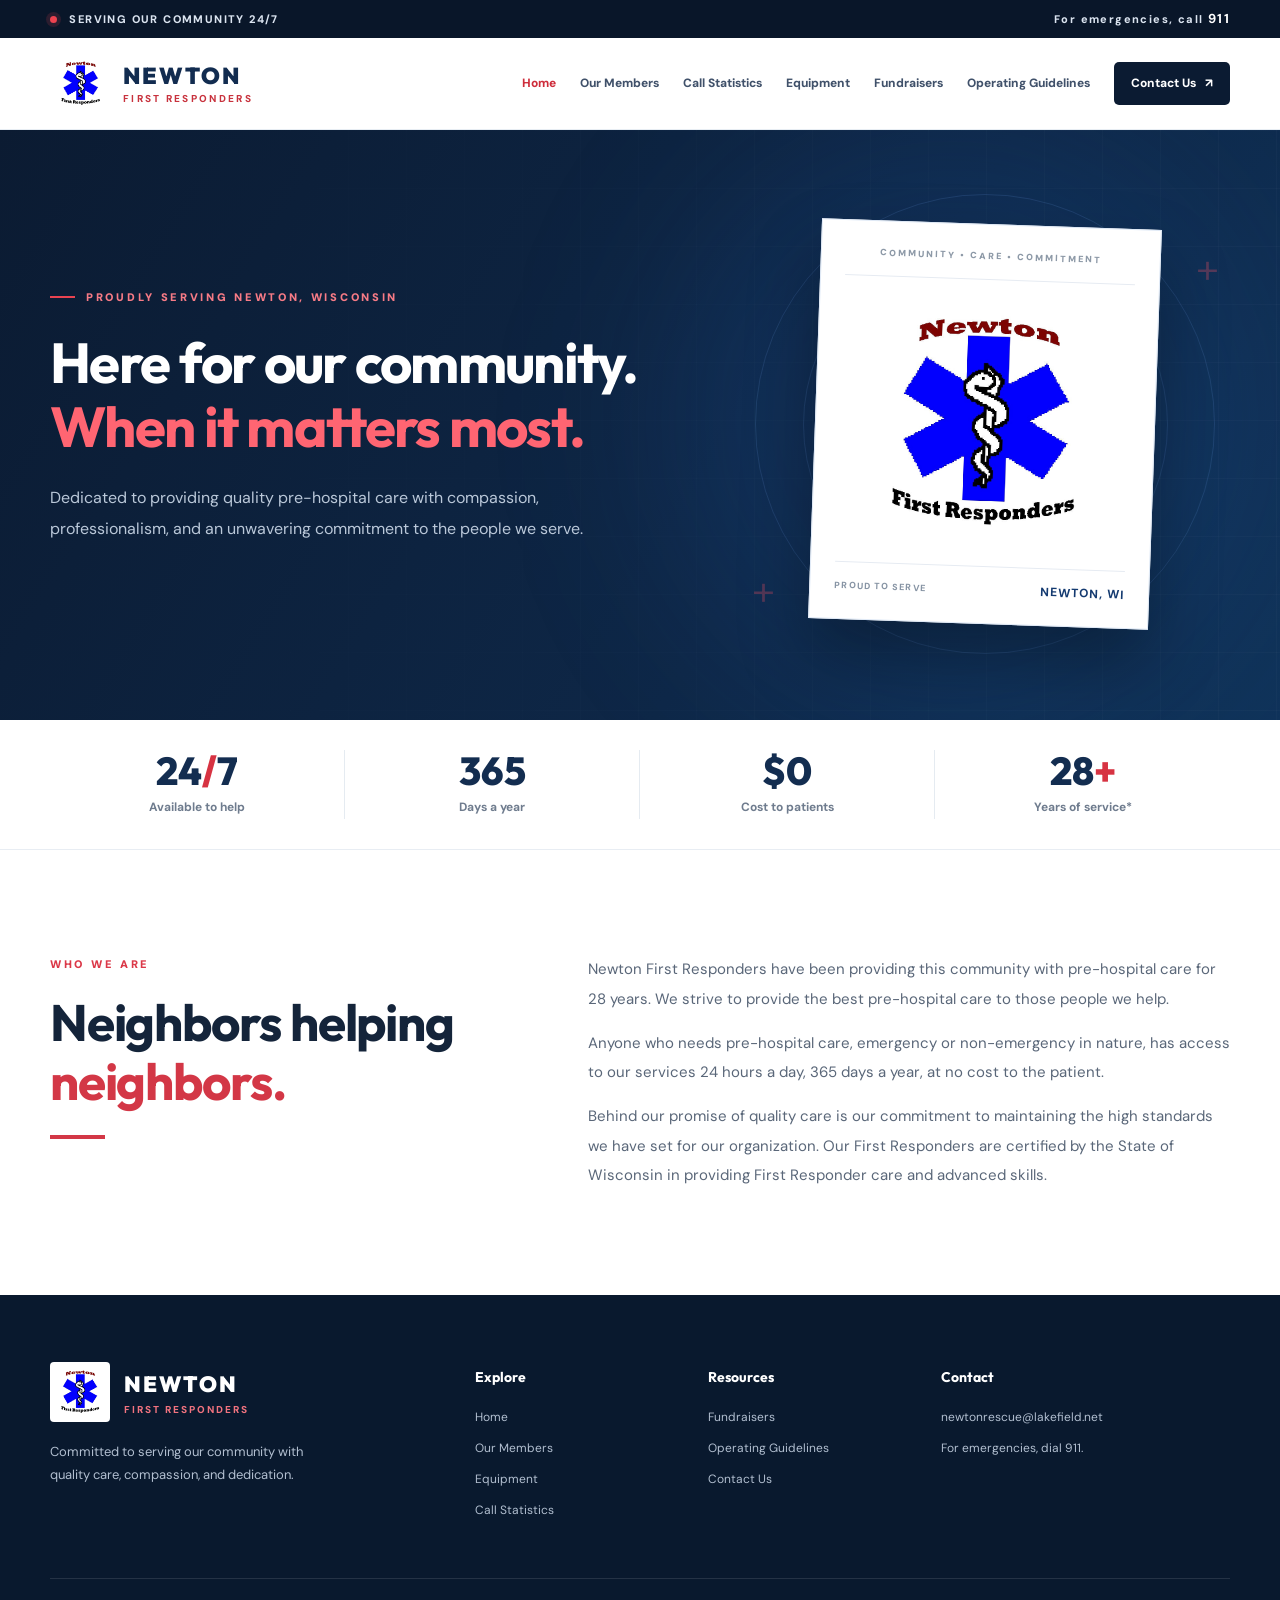
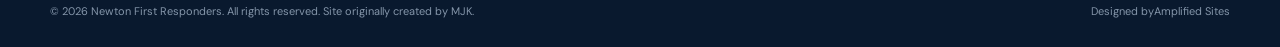
==== commit 10a91af7: "Fix HTML formatting and structure" ====
--- a/index.html
+++ b/index.html
@@ -116,8 +116,8 @@
                 </div>
             </div>
             <div class="container footer-bottom">
-                <span>© 2026 Newton First Responders. Site originally created by MJK.</span
-                ><span>Original site last updated: September 17, 2025.</span>
+                <span>© 2026 Newton First Responders. All rights reserved. Site originally created by MJK.</span>
+                <span>Designed by<a href="https://amplifiedsites.com" target="_blank" rel="noopener noreferrer">Amplified Sites</a></span>
             </div>
         </footer>
     </body>
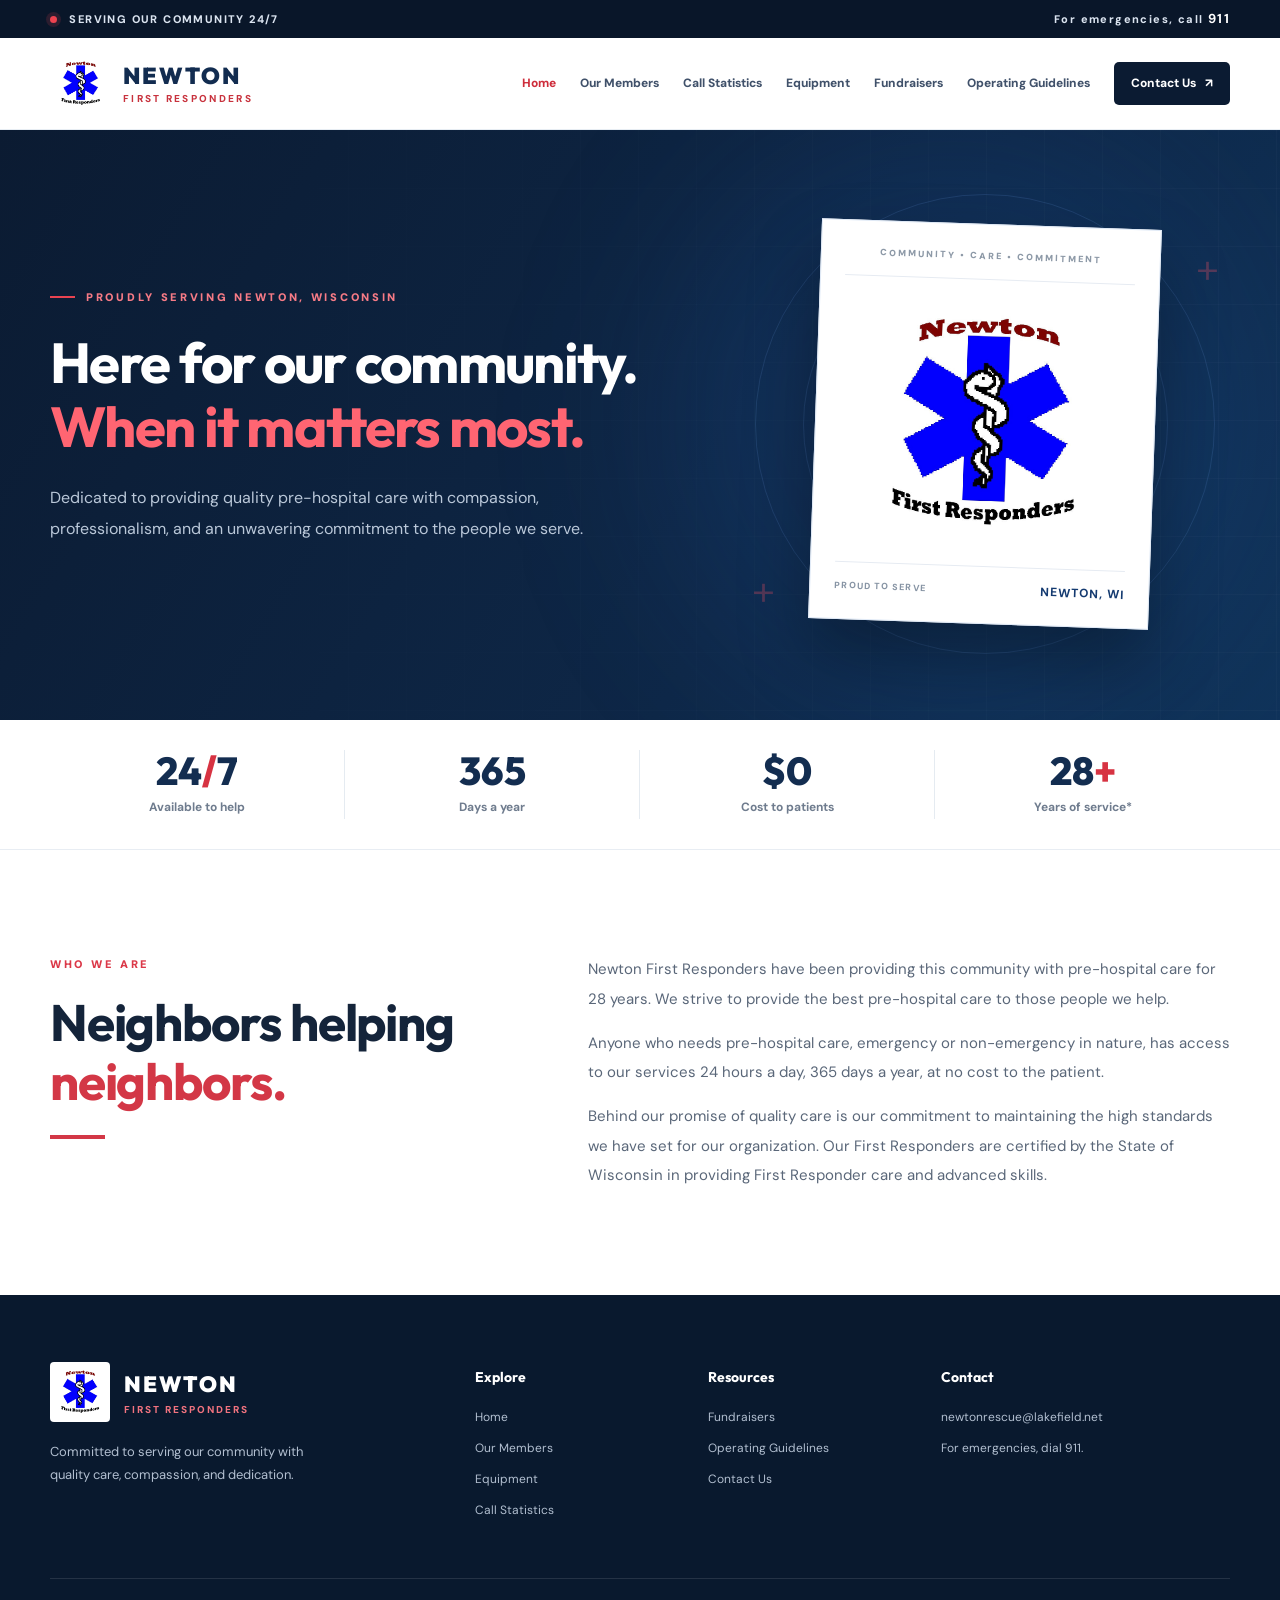
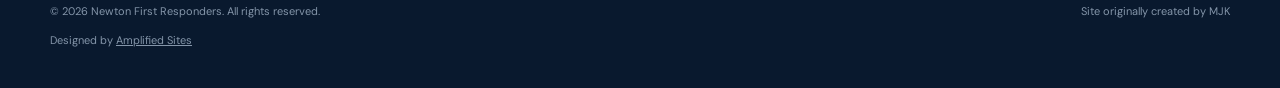
==== commit d655f5b3: "Fix HTML encoding issues in index.html" ====
--- a/index.html
+++ b/index.html
@@ -116,8 +116,11 @@
                 </div>
             </div>
             <div class="container footer-bottom">
-                <span>© 2026 Newton First Responders. All rights reserved. Site originally created by MJK.</span>
-                <span>Designed by<a href="https://amplifiedsites.com" target="_blank" rel="noopener noreferrer">Amplified Sites</a></span>
+                <span>© 2026 Newton First Responders. All rights reserved. 
+                    <p>Designed by <a href="https://amplifiedsites.com" target="_blank" style="text-decoration: underline;">Amplified Sites</a>
+                    </p>
+                </span>
+                <span>Site originally created by MJK</span>
             </div>
         </footer>
     </body>
